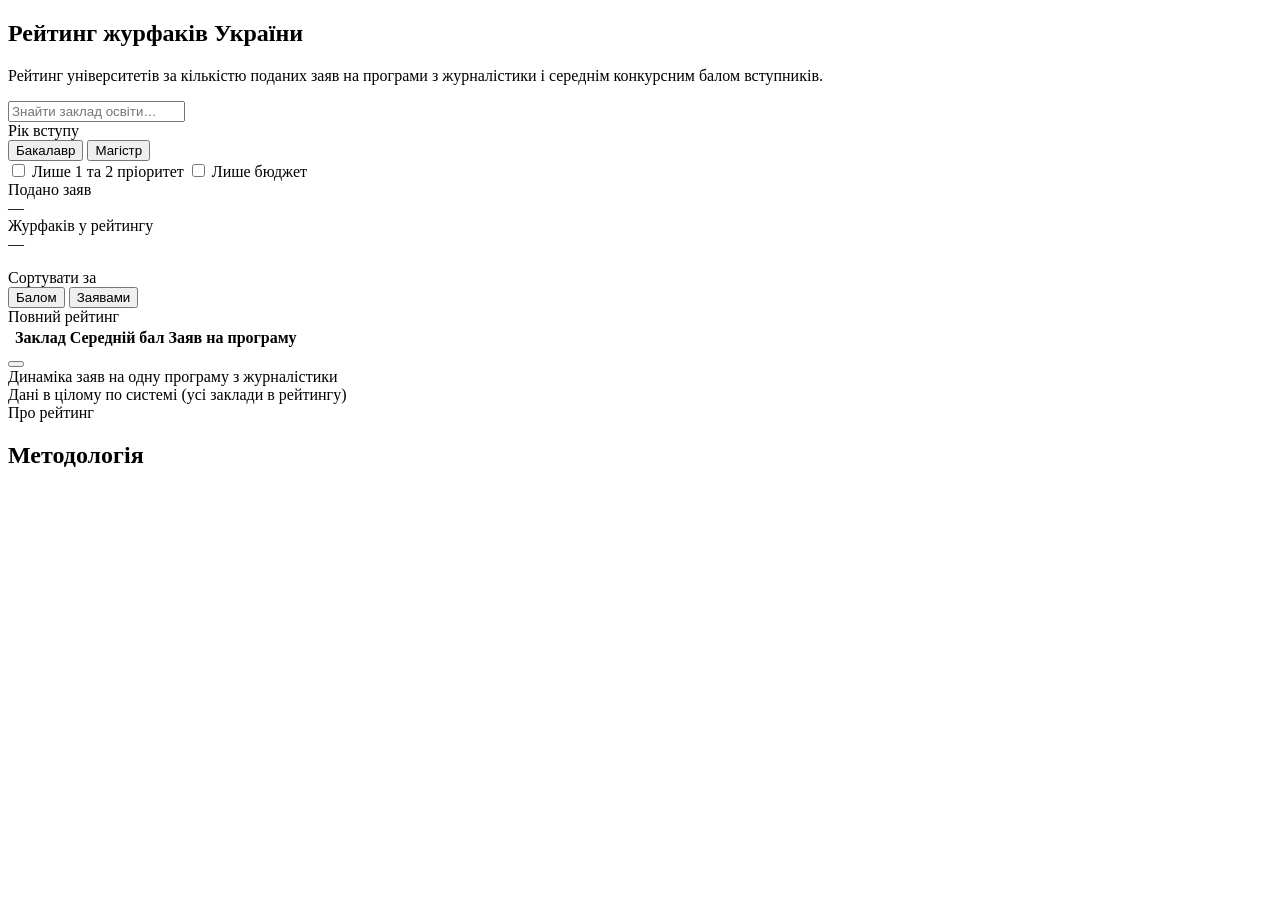
==== index.html @ 1d0943e4 "Remove specialty eyebrow from journalism rankings landing pages" ====
<!doctype html>
<html lang="uk">
<head>
<meta charset="utf-8" />
<meta name="viewport" content="width=device-width, initial-scale=1" />
<title data-i18n="meta.indexTitle">Рейтинг журфаків України. Вступ на «Журналістику»</title>
<meta name="description" content="Рейтинг журфаків України за середнім конкурсним балом вступників на спеціальність «Журналістика» — бакалаврат і магістратура. Дані ЄДЕБО." data-i18n-content="meta.indexDesc" />
<link rel="canonical" href="https://ratings.promedia.report/" />
<link rel="alternate" hreflang="uk" href="https://ratings.promedia.report/" />
<link rel="alternate" hreflang="en" href="https://ratings.promedia.report/en/" />
<link rel="alternate" hreflang="crh" href="https://ratings.promedia.report/crh/" />
<link rel="alternate" hreflang="x-default" href="https://ratings.promedia.report/" />
<meta property="og:type" content="website" />
<meta property="og:site_name" content="ПроМедіа" />
<meta property="og:url" content="https://ratings.promedia.report/" />
<meta property="og:title" content="Рейтинг журфаків України. Вступ на «Журналістику»" data-i18n-content="meta.indexTitle" />
<meta property="og:description" content="Рейтинг журфаків України за кількістю поданих заяв і середнім конкурсним балом вступників на спеціальність «Журналістика». Дані ЄДЕБО." data-i18n-content="meta.indexDesc" />
<meta name="twitter:card" content="summary_large_image" />
<meta name="twitter:title" content="Рейтинг журфаків України. Вступ на «Журналістику»" data-i18n-content="meta.indexTitle" />
<meta name="twitter:description" content="Рейтинг журфаків України за кількістю поданих заяв і середнім конкурсним балом вступників на спеціальність «Журналістика». Дані ЄДЕБО." data-i18n-content="meta.indexDesc" />
<link rel="icon" href="favicon.png" type="image/png" />
<link rel="stylesheet" href="css/style.css" />
<!-- Google tag (gtag.js) -->
<script async src="https://news.promedia.report/js/promedia-analytics.js"></script>
</head>
<body>
<promedia-global-header></promedia-global-header>






<section class="hero" id="top">
  <div class="hero-inner">
    <h1 data-i18n="hero.title">Рейтинг журфаків України</h1>
    <p class="lede" data-i18n="hero.lede">
      Рейтинг університетів за кількістю поданих заяв на програми з журналістики і середнім конкурсним балом вступників.
    </p>
  </div>
</section>

<main class="wrap">

  <div class="layout">
    <div class="layout-main">

      <div class="search-row">
        <input type="text" id="uni-search" class="uni-search-input" list="uni-search-list" autocomplete="off" data-i18n-placeholder="search.placeholder" placeholder="Знайти заклад освіти…" />
        <datalist id="uni-search-list"></datalist>
      </div>

      <div class="year-row">
        <span class="year-row-label" data-i18n="year.label">Рік вступу</span>
        <div class="year-chips" id="year-chips"></div>
      </div>

      <div class="controls">
        <div class="tabs-stack">
          <div class="tabs" id="tabs" role="tablist">
            <span class="tabs-indicator" id="tabs-indicator"></span>
            <button class="pill" data-degree="bachelor" role="tab" aria-selected="false" data-i18n="degree.bachelor">Бакалавр</button>
            <button class="pill active" data-degree="master" role="tab" aria-selected="true" data-i18n="degree.master">Магістр</button>
          </div>
        </div>
        <div class="date-chips" id="date-chips"></div>
      </div>

      <div class="priority-row">
        <label class="priority-toggle">
          <input type="checkbox" id="priority-toggle-input" />
          <span class="priority-toggle-track"><span class="priority-toggle-thumb"></span></span>
          <span class="priority-toggle-label" data-i18n="filter.priorityOnly">Лише 1 та 2 пріоритет</span>
        </label>
        <label class="priority-toggle">
          <input type="checkbox" id="budget-toggle-input" />
          <span class="priority-toggle-track"><span class="priority-toggle-thumb"></span></span>
          <span class="priority-toggle-label" data-i18n="filter.budgetOnly">Лише бюджет</span>
        </label>
      </div>

      <div class="stats-row" id="stats-row">
        <div class="stat-tile" id="stat-bachelor">
          <div class="stat-label" data-i18n="stats.submitted">Подано заяв</div>
          <div class="stat-value" id="stat-submitted">—</div>
        </div>
        <div class="stat-tile">
          <div class="stat-label" data-i18n="stats.count">Журфаків у рейтингу</div>
          <div class="stat-value" id="stat-count">—</div>
        </div>
      </div>

      <p class="caption" id="caption"></p>

      <div class="sort-row">
        <span class="sort-row-label" data-i18n="sort.label">Сортувати за</span>
        <div class="tabs tabs-sm" id="sort-tabs" role="tablist">
          <span class="tabs-indicator" id="sort-tabs-indicator"></span>
          <button class="pill active" data-sort="score" role="tab" aria-selected="true" data-i18n="sort.score">Балом</button>
          <button class="pill" data-sort="applications" role="tab" aria-selected="false" data-i18n="sort.applications">Заявами</button>
        </div>
      </div>

      <div class="card">
        <div class="card-head">
          <div>
            <div class="card-title" data-i18n="table.fullRanking">Повний рейтинг</div>
            <div class="card-subtitle" id="card-subtitle"></div>
          </div>
        </div>
        <table class="rank-table">
          <colgroup>
            <col class="col-rank" />
            <col class="col-institution" />
            <col class="col-score" />
            <col class="col-apps" />
          </colgroup>
          <thead>
            <tr>
              <th></th>
              <th data-i18n="table.institution">Заклад</th>
              <th class="num" id="th-score" data-i18n="table.score">Середній бал</th>
              <th class="num" id="th-apps" data-i18n="table.applicationsColumn">Заяв на програму</th>
            </tr>
          </thead>
          <tbody id="rank-body"></tbody>
        </table>
        <button class="show-all" id="show-all"></button>
      </div>

      <div class="card chart-card">
        <div class="card-head chart-card-head">
          <div>
            <div class="card-title" id="system-chart-apps-title">Динаміка заяв на одну програму з журналістики</div>
            <div class="card-subtitle" data-i18n="systemChart.scopeNote">Дані в цілому по системі (усі заклади в рейтингу)</div>
          </div>
        </div>
        <div class="chart-plot">
          <div class="chart-wrap" id="system-chart-apps"></div>
          <div class="chart-tooltip"></div>
        </div>
        <div class="chart-legend" id="system-chart-apps-legend"></div>
      </div>

    </div>
  </div>

  <section class="methodology" id="methodology">
    <div class="methodology-kicker" data-i18n="methodology.kicker">Про рейтинг</div>
    <h2 data-i18n="methodology.title">Методологія</h2>
    <div class="methodology-grid" data-i18n-html="methodology.bodyHtml"></div>
  </section>



</main>

<script src="js/i18n.js?v=20261002-paths"></script>
<script src="js/data.js?v=20261031-root"></script>
<script src="js/app.js?v=20261001-crh"></script>
<script defer src="https://news.promedia.report/js/promedia-memorial-popup.js"></script>
<promedia-global-footer></promedia-global-footer>
<script defer src="https://news.promedia.report/js/promedia-global-shell.js"></script>
</body>
</html>
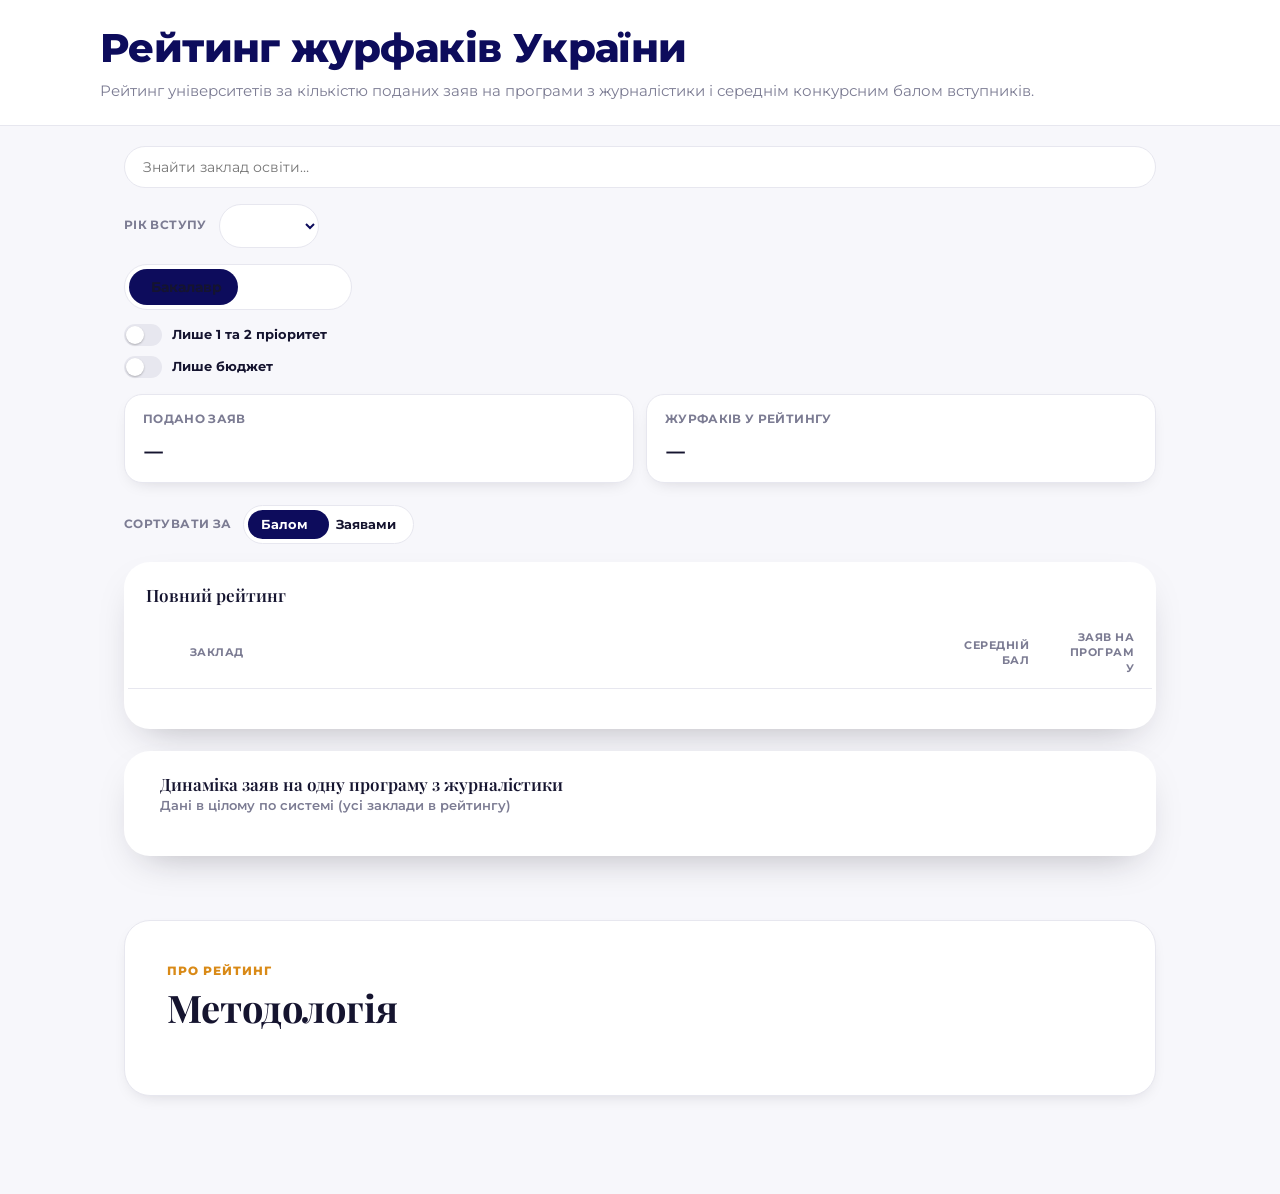
==== commit 94d9d88f: "Use a compact admission-year dropdown with 2026 selected by default" ====
--- a/index.html
+++ b/index.html
@@ -19,7 +19,7 @@
 <meta name="twitter:title" content="Рейтинг журфаків України. Вступ на «Журналістику»" data-i18n-content="meta.indexTitle" />
 <meta name="twitter:description" content="Рейтинг журфаків України за кількістю поданих заяв і середнім конкурсним балом вступників на спеціальність «Журналістика». Дані ЄДЕБО." data-i18n-content="meta.indexDesc" />
 <link rel="icon" href="favicon.png" type="image/png" />
-<link rel="stylesheet" href="css/style.css" />
+<link rel="stylesheet" href="css/style.css?v=20261114-year-select" />
 <!-- Google tag (gtag.js) -->
 <script async src="https://news.promedia.report/js/promedia-analytics.js"></script>
 </head>
@@ -51,8 +51,8 @@
       </div>
 
       <div class="year-row">
-        <span class="year-row-label" data-i18n="year.label">Рік вступу</span>
-        <div class="year-chips" id="year-chips"></div>
+        <label class="year-row-label" for="year-select" data-i18n="year.label">Рік вступу</label>
+        <select class="year-select" id="year-select"></select>
       </div>
 
       <div class="controls">
@@ -157,7 +157,7 @@
 
 <script src="js/i18n.js?v=20261002-paths"></script>
 <script src="js/data.js?v=20261031-root"></script>
-<script src="js/app.js?v=20261001-crh"></script>
+<script src="js/app.js?v=20261114-year-select"></script>
 <script defer src="https://news.promedia.report/js/promedia-memorial-popup.js"></script>
 <promedia-global-footer></promedia-global-footer>
 <script defer src="https://news.promedia.report/js/promedia-global-shell.js"></script>
--- a/css/style.css
+++ b/css/style.css
@@ -0,0 +1,1093 @@
+@import url("https://fonts.googleapis.com/css2?family=Montserrat:ital,wght@0,400;0,500;0,600;0,700;0,800;1,400&family=Playfair+Display:ital,wght@0,500;0,600;0,700;0,900;1,600&display=swap");
+
+:root {
+  --ink: #0d0c5c;
+  --ink-soft: #201e78;
+  --paper: #f7f7fb;
+  --card: #ffffff;
+  --accent: #ffac33;
+  --accent-dark: #d98a17;
+  --accent-tint: #fff2dd;
+  --gold: #c9932c;
+  --gold-tint: #fbf1dc;
+  --silver: #8b8fa0;
+  --silver-tint: #f1f2f5;
+  --bronze: #b06a3e;
+  --bronze-tint: #f7ebe2;
+  --text: #15142f;
+  --muted: #7c7c93;
+  --border: #e7e7ef;
+  --green: #1c9a56;
+  --red: #d6493d;
+  --radius-lg: 26px;
+  --radius-md: 18px;
+  --radius-sm: 12px;
+  --radius-pill: 999px;
+  --shadow: 0 16px 40px -20px rgba(23, 19, 33, 0.35);
+  --shadow-sm: 0 6px 18px -10px rgba(23, 19, 33, 0.22);
+  --serif: "Playfair Display", Georgia, serif;
+  --sans: "Montserrat", system-ui, -apple-system, "Segoe UI", sans-serif;
+}
+
+* { box-sizing: border-box; }
+
+html, body {
+  margin: 0;
+  padding: 0;
+  scroll-behavior: smooth;
+}
+
+body {
+  background: var(--paper);
+  color: var(--text);
+  font-family: var(--sans);
+  -webkit-font-smoothing: antialiased;
+  line-height: 1.4;
+}
+
+a { color: inherit; }
+
+/* ---------- utility bar ---------- */
+
+.utility-bar {
+  max-width: 1080px;
+  margin: 0 auto;
+  padding: 20px 24px 0;
+  display: flex;
+  align-items: center;
+  gap: 14px;
+  flex-wrap: wrap;
+}
+
+.home-btn {
+  display: inline-flex;
+  align-items: center;
+  gap: 7px;
+  border: 1.5px solid var(--border);
+  background: var(--card);
+  color: var(--text);
+  text-decoration: none;
+  font-weight: 700;
+  font-size: 13px;
+  padding: 8px 14px;
+  border-radius: var(--radius-pill);
+  transition: border-color .15s, color .15s;
+}
+
+.home-btn:hover { border-color: var(--ink); color: var(--ink); }
+
+.lang-toggle {
+  display: inline-flex;
+  gap: 2px;
+  background: var(--card);
+  border: 1.5px solid var(--border);
+  border-radius: var(--radius-pill);
+  padding: 3px;
+  margin-left: auto;
+}
+
+.lang-btn {
+  border: none;
+  background: transparent;
+  color: var(--muted);
+  font-family: inherit;
+  font-weight: 800;
+  font-size: 12px;
+  letter-spacing: 0.02em;
+  padding: 6px 12px;
+  border-radius: var(--radius-pill);
+  cursor: pointer;
+  transition: background .15s, color .15s;
+}
+
+.lang-btn.active { background: var(--ink); color: #fff; }
+
+.lang-btn:not(.active):hover { color: var(--ink); }
+
+/* ---------- ProMedia network navigation ---------- */
+
+.network-nav {
+  max-width: 1200px;
+  margin: 10px auto 0;
+  padding: 0 24px 10px;
+  display: flex;
+  align-items: center;
+  gap: 6px 18px;
+  border-bottom: 1px solid var(--border);
+  overflow-x: auto;
+  scrollbar-width: thin;
+}
+
+.network-link {
+  flex: 0 0 auto;
+  padding: 6px 0 9px;
+  border-bottom: 2px solid transparent;
+  color: var(--muted);
+  font-size: 12px;
+  font-weight: 800;
+  line-height: 1.2;
+  text-decoration: none;
+}
+
+.network-link:hover,
+.network-link.active { border-color: var(--accent); color: var(--ink); }
+.network-en { display: none; }
+html[lang="en"] .network-uk { display: none; }
+html[lang="en"] .network-en { display: inline; }
+.network-crh { display: none; }
+html[lang="crh"] .network-uk { display: none; }
+html[lang="crh"] .network-crh { display: inline; }
+
+.network-footer {
+  display: flex;
+  flex-wrap: wrap;
+  justify-content: center;
+  gap: 8px 18px;
+  margin-top: 18px;
+  padding-top: 18px;
+  border-top: 1px solid var(--border);
+}
+
+.network-footer a { color: var(--muted); font-size: 12px; font-weight: 700; text-decoration: none; }
+.network-footer a:hover { color: var(--ink); }
+
+/* Match the shared Map layout while keeping ranking controls intact. */
+.utility-bar, .hero-inner, .wrap, .site-footer, .page-nav-row, .uni-wrap { max-width: 1200px; }
+.hero { background: transparent; border-bottom: 0; padding: 36px 24px 8px; }
+.wrap { padding-top: 20px; }
+
+/* ---------- hero ---------- */
+
+.hero {
+  background: var(--card);
+  color: var(--text);
+  border-bottom: 1px solid var(--border);
+  padding: 26px 24px 22px;
+}
+
+.hero-inner {
+  max-width: 1080px;
+  margin: 0 auto;
+}
+
+.eyebrow {
+  color: var(--accent-dark);
+  font-weight: 800;
+  font-size: 12.5px;
+  letter-spacing: 0.08em;
+  text-transform: uppercase;
+  margin-bottom: 8px;
+}
+
+.hero h1 {
+  font-family: var(--sans);
+  font-size: clamp(28px, 4vw, 40px);
+  font-weight: 800;
+  line-height: 1.1;
+  letter-spacing: -0.015em;
+  color: var(--ink);
+  margin: 0 0 10px;
+}
+
+.lede {
+  color: var(--muted);
+  font-size: 15px;
+  line-height: 1.5;
+  margin: 0;
+}
+
+/* ---------- layout ---------- */
+
+.wrap {
+  max-width: 1080px;
+  margin: 0 auto;
+  padding: 20px 24px 70px;
+  position: relative;
+}
+
+.layout {
+  display: grid;
+  grid-template-columns: 1fr;
+  gap: 28px;
+  align-items: start;
+}
+
+.layout-main {
+  min-width: 0;
+}
+
+/* ---------- пошук закладу ---------- */
+
+.search-row {
+  margin-bottom: 16px;
+}
+
+.uni-search-input {
+  width: 100%;
+  font-family: inherit;
+  font-size: 14px;
+  color: var(--text);
+  background: var(--card);
+  border: 1.5px solid var(--border);
+  border-radius: var(--radius-pill);
+  padding: 11px 18px;
+}
+
+.uni-search-input:focus {
+  outline: none;
+  border-color: var(--ink);
+}
+
+/* ---------- year selector ---------- */
+
+.year-row {
+  display: flex;
+  align-items: center;
+  gap: 12px;
+  flex-wrap: wrap;
+  margin-bottom: 16px;
+}
+
+.year-row-label {
+  color: var(--muted);
+  font-weight: 700;
+  font-size: 12px;
+  letter-spacing: 0.03em;
+  text-transform: uppercase;
+  flex: none;
+}
+
+.year-select {
+  min-height: 44px;
+  min-width: 100px;
+  padding: 8px 14px;
+  border: 1.5px solid var(--border);
+  border-radius: var(--radius-pill);
+  background: var(--card);
+  color: var(--ink);
+  font-family: inherit;
+  font-size: 14px;
+  font-weight: 700;
+  cursor: pointer;
+}
+.year-select:hover { border-color: var(--ink); }
+.year-select:focus-visible { outline: 2px solid var(--ink); outline-offset: 2px; }
+
+/* ---------- priority filter toggle ---------- */
+
+.priority-row {
+  display: flex;
+  flex-direction: column;
+  align-items: flex-start;
+  gap: 10px;
+  margin-bottom: 16px;
+}
+
+.priority-toggle {
+  position: relative;
+  display: inline-flex;
+  align-items: center;
+  gap: 10px;
+  cursor: pointer;
+  user-select: none;
+}
+
+.priority-toggle input {
+  position: absolute;
+  opacity: 0;
+  width: 1px;
+  height: 1px;
+}
+
+.priority-toggle-track {
+  flex: none;
+  width: 38px;
+  height: 22px;
+  border-radius: var(--radius-pill);
+  background: var(--border);
+  position: relative;
+  transition: background .15s;
+}
+
+.priority-toggle-thumb {
+  position: absolute;
+  top: 2px;
+  left: 2px;
+  width: 18px;
+  height: 18px;
+  border-radius: 50%;
+  background: #fff;
+  box-shadow: 0 1px 2px rgba(0, 0, 0, .25);
+  transition: transform .15s;
+}
+
+.priority-toggle input:checked ~ .priority-toggle-track {
+  background: var(--accent-dark);
+}
+
+.priority-toggle input:checked ~ .priority-toggle-track .priority-toggle-thumb {
+  transform: translateX(16px);
+}
+
+.priority-toggle input:focus-visible ~ .priority-toggle-track {
+  outline: 2px solid var(--ink);
+  outline-offset: 2px;
+}
+
+.priority-toggle-label {
+  font-weight: 700;
+  font-size: 13px;
+  color: var(--text);
+}
+
+
+/* ---------- stat tiles ---------- */
+
+.stats-row {
+  display: grid;
+  grid-template-columns: repeat(2, 1fr);
+  gap: 12px;
+  margin-bottom: 22px;
+}
+
+.stat-tile {
+  background: var(--card);
+  border-radius: var(--radius-md);
+  border: 1px solid var(--border);
+  padding: 16px 18px;
+  box-shadow: var(--shadow-sm);
+  transition: opacity .2s;
+  min-width: 0;
+}
+
+.stat-tile.dim { opacity: 0.45; }
+
+.stat-label {
+  color: var(--muted);
+  font-size: 11.5px;
+  font-weight: 700;
+  letter-spacing: 0.03em;
+  text-transform: uppercase;
+  margin-bottom: 6px;
+}
+
+.stat-value {
+  font-family: var(--serif);
+  font-size: 24px;
+  font-weight: 600;
+  letter-spacing: -0.01em;
+}
+
+/* ---------- controls: tabs + date chips ---------- */
+
+.controls {
+  display: flex;
+  flex-direction: column;
+  gap: 14px;
+  margin-bottom: 14px;
+}
+
+.tabs-stack {
+  display: flex;
+  flex-direction: column;
+  gap: 8px;
+}
+
+.tabs-sm { padding: 3px; }
+
+.tabs-sm .pill {
+  padding: 7px 13px;
+  font-size: 12.5px;
+}
+
+.view-hint {
+  color: var(--muted);
+  font-size: 12.5px;
+  line-height: 1.5;
+  margin: -14px 0 18px;
+}
+
+.tabs {
+  position: relative;
+  display: inline-flex;
+  gap: 2px;
+  background: var(--card);
+  border: 1.5px solid var(--border);
+  border-radius: var(--radius-pill);
+  padding: 4px;
+  width: fit-content;
+}
+
+.tabs-indicator {
+  position: absolute;
+  top: 4px;
+  bottom: 4px;
+  left: 4px;
+  width: calc(50% - 4px);
+  background: var(--ink);
+  border-radius: var(--radius-pill);
+  transition: left .25s cubic-bezier(.4,0,.2,1), width .25s cubic-bezier(.4,0,.2,1);
+  z-index: 0;
+}
+
+.pill {
+  position: relative;
+  z-index: 1;
+  border: none;
+  background: transparent;
+  color: var(--text);
+  font-family: inherit;
+  font-weight: 700;
+  font-size: 14px;
+  padding: 9px 22px;
+  border-radius: var(--radius-pill);
+  cursor: pointer;
+  transition: color .15s;
+}
+
+.pill.active { color: #fff; }
+
+.pill:not(.active):hover { color: var(--ink); }
+
+.date-chips {
+  display: flex;
+  gap: 8px;
+  overflow-x: auto;
+  padding-bottom: 4px;
+  scrollbar-width: none;
+}
+
+.date-chips::-webkit-scrollbar { display: none; }
+
+.date-chip {
+  flex: none;
+  border: 1.5px solid var(--border);
+  background: var(--card);
+  color: var(--muted);
+  font-family: inherit;
+  font-weight: 700;
+  font-size: 13px;
+  padding: 8px 14px;
+  border-radius: var(--radius-pill);
+  cursor: pointer;
+  transition: border-color .15s, color .15s, background .15s;
+}
+
+.date-chip:hover { border-color: var(--ink); color: var(--ink); }
+
+.date-chip.active {
+  background: var(--ink);
+  border-color: var(--ink);
+  color: #fff;
+}
+
+.caption {
+  color: var(--muted);
+  font-size: 13.5px;
+  margin: 0 0 22px;
+}
+
+.sort-row {
+  display: flex;
+  align-items: center;
+  flex-wrap: wrap;
+  gap: 12px;
+  margin-bottom: 18px;
+}
+
+.sort-row-label {
+  color: var(--muted);
+  font-weight: 700;
+  font-size: 12px;
+  letter-spacing: 0.03em;
+  text-transform: uppercase;
+  flex: none;
+}
+
+/* ---------- ranking card ---------- */
+
+.card {
+  background: var(--card);
+  border-radius: var(--radius-lg);
+  box-shadow: var(--shadow);
+  padding: 22px 4px 8px;
+  margin-bottom: 22px;
+}
+
+.card-head {
+  display: flex;
+  align-items: center;
+  gap: 12px;
+  padding: 0 18px 16px;
+}
+
+.card-icon {
+  width: 40px;
+  height: 40px;
+  border-radius: 12px;
+  background: var(--accent-tint);
+  display: flex;
+  align-items: center;
+  justify-content: center;
+  font-size: 19px;
+  flex: none;
+}
+
+.card-title {
+  font-family: var(--serif);
+  font-weight: 600;
+  font-size: 17px;
+}
+
+.card-subtitle {
+  color: var(--muted);
+  font-size: 12.5px;
+  font-weight: 600;
+}
+
+.chart-disclaimer {
+  color: var(--muted);
+  font-size: 12px;
+  font-style: italic;
+  line-height: 1.5;
+  margin: 0 4px 14px;
+}
+
+table {
+  width: 100%;
+  border-collapse: collapse;
+}
+
+.rank-table { table-layout: fixed; }
+.rank-table .univ-name { overflow-wrap: break-word; }
+.rank-table .col-rank { width: 44px; }
+.rank-table .col-score { width: 120px; }
+.rank-table .col-apps { width: 105px; }
+
+thead th {
+  text-align: left;
+  color: var(--muted);
+  font-size: 11px;
+  font-weight: 700;
+  letter-spacing: 0.04em;
+  text-transform: uppercase;
+  padding: 6px 18px;
+  overflow-wrap: break-word;
+}
+
+thead th.num, td.num { text-align: right; }
+
+thead th.sort-active { color: var(--ink); }
+
+tbody tr {
+  border-top: 1px solid var(--border);
+  transition: background .12s;
+}
+
+tbody tr:hover { background: #f8f8fc; }
+
+td {
+  padding: 13px 18px;
+  vertical-align: middle;
+}
+
+.rank {
+  width: 28px;
+  height: 28px;
+  border-radius: 50%;
+  background: #eeeef4;
+  color: var(--text);
+  font-weight: 800;
+  font-size: 12.5px;
+  display: flex;
+  align-items: center;
+  justify-content: center;
+}
+
+.univ-cell {
+  display: flex;
+  align-items: center;
+  gap: 12px;
+  text-decoration: none;
+  color: inherit;
+}
+
+.univ-name {
+  font-weight: 700;
+  font-size: 14px;
+  line-height: 1.25;
+  min-width: 0;
+  overflow-wrap: break-word;
+}
+
+.delta {
+  display: inline-flex;
+  align-items: center;
+  gap: 2px;
+  font-size: 12px;
+  font-weight: 800;
+  padding: 3px 7px;
+  border-radius: var(--radius-pill);
+}
+
+.delta.up { color: var(--green); background: rgba(28, 154, 86, 0.12); }
+.delta.down { color: var(--red); background: rgba(214, 73, 61, 0.12); }
+.delta.flat { color: var(--muted); background: #f1ecec; }
+.delta.new { color: var(--accent-dark); background: var(--accent-tint); }
+
+.score {
+  font-family: var(--serif);
+  font-weight: 700;
+  font-size: 16px;
+  color: var(--text);
+}
+
+.applications {
+  color: var(--muted);
+  font-weight: 600;
+  font-size: 13px;
+}
+
+.show-all {
+  display: block;
+  width: 100%;
+  background: none;
+  border: none;
+  border-top: 1px solid var(--border);
+  color: var(--accent-dark);
+  font-family: inherit;
+  font-weight: 800;
+  font-size: 14px;
+  padding: 16px 18px;
+  cursor: pointer;
+  text-align: center;
+  margin-top: 6px;
+}
+
+.show-all:hover { color: var(--ink); }
+
+/* ---------- side cards ---------- */
+
+.legend-row {
+  display: flex;
+  align-items: center;
+  gap: 10px;
+  font-size: 13px;
+  color: var(--text);
+  margin-bottom: 9px;
+}
+
+.legend-row:last-child { margin-bottom: 0; }
+
+/* ---------- methodology / footer / empty ---------- */
+
+.methodology {
+  margin: 42px 0 28px;
+  padding: clamp(24px, 4vw, 42px);
+  border: 1px solid var(--border);
+  border-radius: var(--radius-lg);
+  background: var(--card);
+  box-shadow: var(--shadow-sm);
+}
+
+.methodology-kicker {
+  color: var(--accent-dark);
+  font-size: 12px;
+  font-weight: 800;
+  letter-spacing: .08em;
+  text-transform: uppercase;
+}
+
+.methodology h2 {
+  margin: 7px 0 24px;
+  font-family: var(--serif);
+  font-size: clamp(26px, 4vw, 38px);
+  line-height: 1.1;
+}
+
+.methodology-grid {
+  column-gap: 24px;
+}
+
+.methodology-grid article {
+  min-width: 0;
+  break-inside: avoid;
+  margin-bottom: 24px;
+}
+.methodology-grid article:last-child { margin-bottom: 0; }
+.methodology-grid h3 { margin: 0 0 9px; font-size: 16px; }
+.methodology-grid p { margin: 0 0 10px; color: var(--muted); font-size: 14px; line-height: 1.65; }
+.methodology-grid p:last-child { margin-bottom: 0; }
+.methodology-grid strong { color: var(--text); }
+
+.site-footer {
+  text-align: center;
+  color: var(--muted);
+  font-size: 12.5px;
+  line-height: 1.6;
+  padding-top: 10px;
+}
+
+.site-footer a { color: var(--ink); font-weight: 700; text-decoration: none; }
+
+.footer-brand {
+  display: flex;
+  align-items: center;
+  justify-content: center;
+  gap: 8px;
+  margin-bottom: 10px;
+  color: var(--muted);
+  text-decoration: none;
+  font-size: 12.5px;
+  font-weight: 600;
+}
+
+.footer-brand:hover { color: var(--text); }
+
+.footer-logo { height: 30px; width: auto; display: block; }
+
+.empty-state {
+  padding: 30px 18px;
+  text-align: center;
+  color: var(--muted);
+  font-size: 14px;
+}
+
+/* ---------- university page ---------- */
+
+.uni-wrap { margin-top: 28px; }
+
+.page-nav-row {
+  display: flex;
+  align-items: center;
+  gap: 14px;
+  flex-wrap: wrap;
+  margin-bottom: 18px;
+}
+
+.back-link {
+  display: inline-block;
+  color: var(--muted);
+  text-decoration: none;
+  font-weight: 700;
+  font-size: 13.5px;
+}
+
+.back-link:hover { color: var(--ink); }
+
+.uni-not-found {
+  background: var(--card);
+  border-radius: var(--radius-md);
+  box-shadow: var(--shadow-sm);
+}
+
+.uni-not-found a { color: var(--ink); font-weight: 700; text-decoration: none; }
+
+.uni-hero {
+  display: flex;
+  align-items: center;
+  gap: 16px;
+  margin-bottom: 20px;
+}
+
+.institution-note {
+  background: var(--accent-tint);
+  border-left: 3px solid var(--accent-dark);
+  border-radius: var(--radius-sm);
+  color: var(--ink);
+  font-size: 13px;
+  line-height: 1.5;
+  padding: 12px 16px;
+  margin-bottom: 20px;
+}
+
+.uni-hero-logo {
+  width: 56px;
+  height: 56px;
+  border-radius: 50%;
+  flex: none;
+  display: flex;
+  align-items: center;
+  justify-content: center;
+  color: #fff;
+  font-family: var(--serif);
+  font-weight: 700;
+  font-size: 20px;
+  overflow: hidden;
+}
+
+.uni-hero-logo-img {
+  width: 100%;
+  height: 100%;
+  object-fit: contain;
+  padding: 5px;
+  box-sizing: border-box;
+  border: 1px solid var(--border);
+  border-radius: 50%;
+  background: #fff;
+}
+
+.uni-hero-eyebrow {
+  color: var(--accent-dark);
+  font-weight: 800;
+  font-size: 12px;
+  letter-spacing: 0.06em;
+  text-transform: uppercase;
+  margin-bottom: 4px;
+}
+
+.uni-hero h1 {
+  font-family: var(--sans);
+  font-size: clamp(22px, 4vw, 30px);
+  font-weight: 800;
+  line-height: 1.15;
+  margin: 0;
+}
+
+.uni-stats-row { margin: 22px 0; grid-template-columns: repeat(3, 1fr); }
+
+.uni-analysis {
+  color: var(--muted);
+  font-size: 13.5px;
+  line-height: 1.6;
+  margin: 0 0 22px;
+}
+
+.trend-up { color: var(--green); }
+.trend-down { color: var(--red); }
+
+.chart-card { padding: 22px 18px 18px; }
+
+.chart-plot { position: relative; }
+
+.chart-wrap { padding: 4px 0 0; }
+
+.chart-dot-hit {
+  fill: transparent;
+  cursor: pointer;
+}
+
+.chart-tooltip {
+  position: absolute;
+  top: 0;
+  left: 0;
+  transform: translate(-50%, -100%) translateY(-10px);
+  background: var(--ink);
+  color: #fff;
+  font-family: var(--sans);
+  font-size: 12px;
+  font-weight: 700;
+  white-space: nowrap;
+  padding: 6px 10px;
+  border-radius: 8px;
+  pointer-events: none;
+  opacity: 0;
+  visibility: hidden;
+  transition: opacity .1s;
+  z-index: 5;
+}
+
+.chart-tooltip.visible { opacity: 1; visibility: visible; }
+
+.chart-tooltip::after {
+  content: "";
+  position: absolute;
+  top: 100%;
+  left: 50%;
+  transform: translateX(-50%);
+  border: 5px solid transparent;
+  border-top-color: var(--ink);
+}
+
+.chart-empty {
+  padding: 40px 0;
+  text-align: center;
+  color: var(--muted);
+  font-size: 13.5px;
+}
+
+.chart-svg { width: 100%; height: auto; overflow: visible; }
+
+.chart-baseline { stroke: var(--border); stroke-width: 1; }
+
+.chart-gridline { stroke: var(--border); stroke-width: 1; opacity: 0.5; }
+
+.chart-axis-label-y { font-weight: 500; }
+
+.chart-line {
+  stroke-width: 2.5;
+  stroke-linecap: round;
+  stroke-linejoin: round;
+}
+
+.chart-line-all { stroke: var(--accent-dark); }
+
+.chart-dot-all { fill: var(--accent-dark); }
+
+.chart-axis-label {
+  fill: var(--muted);
+  font-size: 11px;
+  font-family: var(--sans);
+  font-weight: 600;
+}
+
+.chart-line-compare { stroke: var(--ink-soft); }
+.chart-dot-compare { fill: var(--ink-soft); }
+
+.chart-line-compare2 { stroke: var(--green); }
+.chart-dot-compare2 { fill: var(--green); }
+
+.chart-bar { rx: 2; }
+.chart-bar-all { fill: var(--accent-dark); }
+.chart-bar-compare { fill: var(--ink-soft); }
+.chart-bar-compare2 { fill: var(--green); }
+
+.chart-legend {
+  display: flex;
+  flex-wrap: wrap;
+  gap: 16px;
+  padding: 4px 4px 0;
+}
+
+.chart-legend-item {
+  display: flex;
+  align-items: center;
+  gap: 7px;
+  font-size: 12.5px;
+  font-weight: 600;
+  color: var(--muted);
+}
+
+.chart-legend-swatch {
+  width: 16px;
+  height: 3px;
+  border-radius: 2px;
+  flex: none;
+}
+
+.chart-legend-swatch.dashed {
+  background: repeating-linear-gradient(90deg, currentColor 0 6px, transparent 6px 10px);
+}
+
+.compare-block {
+  background: var(--card);
+  border-radius: var(--radius-lg);
+  box-shadow: var(--shadow);
+  padding: 16px 14px 4px;
+  margin-bottom: 22px;
+}
+
+.compare-row {
+  display: flex;
+  align-items: center;
+  gap: 10px;
+  padding: 0 4px 14px;
+  flex-wrap: wrap;
+}
+
+.compare-label {
+  color: var(--muted);
+  font-weight: 700;
+  font-size: 12px;
+  letter-spacing: 0.03em;
+  text-transform: uppercase;
+}
+
+.compare-select {
+  font-family: inherit;
+  font-size: 13.5px;
+  font-weight: 700;
+  color: var(--text);
+  background: var(--card);
+  border: 1.5px solid var(--border);
+  border-radius: var(--radius-pill);
+  padding: 7px 14px;
+  cursor: pointer;
+  max-width: 100%;
+}
+
+.add-compare-btn {
+  font-family: inherit;
+  font-size: 12.5px;
+  font-weight: 700;
+  color: var(--ink);
+  background: none;
+  border: none;
+  cursor: pointer;
+  padding: 0 4px 14px;
+  text-decoration: underline;
+}
+
+.add-compare-btn:hover { color: var(--accent-dark); }
+
+.compare-panel {
+  display: grid;
+  grid-template-columns: repeat(auto-fit, minmax(160px, 1fr));
+  gap: 12px;
+  margin: 20px 0;
+}
+
+.compare-col {
+  background: var(--card);
+  border-radius: var(--radius-md);
+  border: 1px solid var(--border);
+  box-shadow: var(--shadow-sm);
+  padding: 16px 18px;
+  min-width: 0;
+}
+
+.compare-col-name {
+  font-weight: 700;
+  font-size: 13.5px;
+  margin-bottom: 10px;
+  overflow-wrap: break-word;
+}
+
+.compare-col.is-primary .compare-col-name { color: var(--accent-dark); }
+
+.compare-metric {
+  display: flex;
+  justify-content: space-between;
+  font-size: 13px;
+  padding: 5px 0;
+  border-top: 1px solid var(--border);
+}
+
+.compare-metric:first-of-type { border-top: none; }
+
+.compare-metric span:first-child { color: var(--muted); }
+.compare-metric span:last-child { font-weight: 700; }
+
+/* ---------- responsive ---------- */
+
+@media (min-width: 620px) {
+  .controls { flex-direction: row; flex-wrap: wrap; align-items: center; justify-content: space-between; }
+  .date-chips { min-width: 0; }
+  .methodology-grid { columns: 2; }
+}
+
+@media (max-width: 480px) {
+  table { table-layout: fixed; }
+  th, td { padding-left: 10px; padding-right: 10px; }
+  .rank-table .col-rank { width: 40px; }
+  .rank-table .col-score { width: 70px; }
+  .rank-table .col-apps { width: 74px; }
+  thead th { padding-left: 4px; padding-right: 4px; font-size: 9.5px; letter-spacing: 0.02em; }
+  .univ-cell { gap: 8px; }
+  .compare-panel { grid-template-columns: 1fr; }
+}
+
+@media (max-width: 360px) {
+  .wrap { padding-left: 16px; padding-right: 16px; }
+  .hero { padding-left: 16px; padding-right: 16px; }
+  .topbar-inner { padding-left: 16px; padding-right: 16px; }
+  th, td { padding-left: 6px; padding-right: 6px; }
+  thead th:nth-child(3), td:nth-child(3) { width: 56px; }
+  thead th:nth-child(4), td:nth-child(4) { width: 54px; }
+}
+
+.site-footer { max-width: 1200px; }
+@media (max-width: 640px) {
+  .network-nav { padding-inline: 16px; gap: 6px 15px; }
+  .network-footer { gap: 8px 14px; }
+}
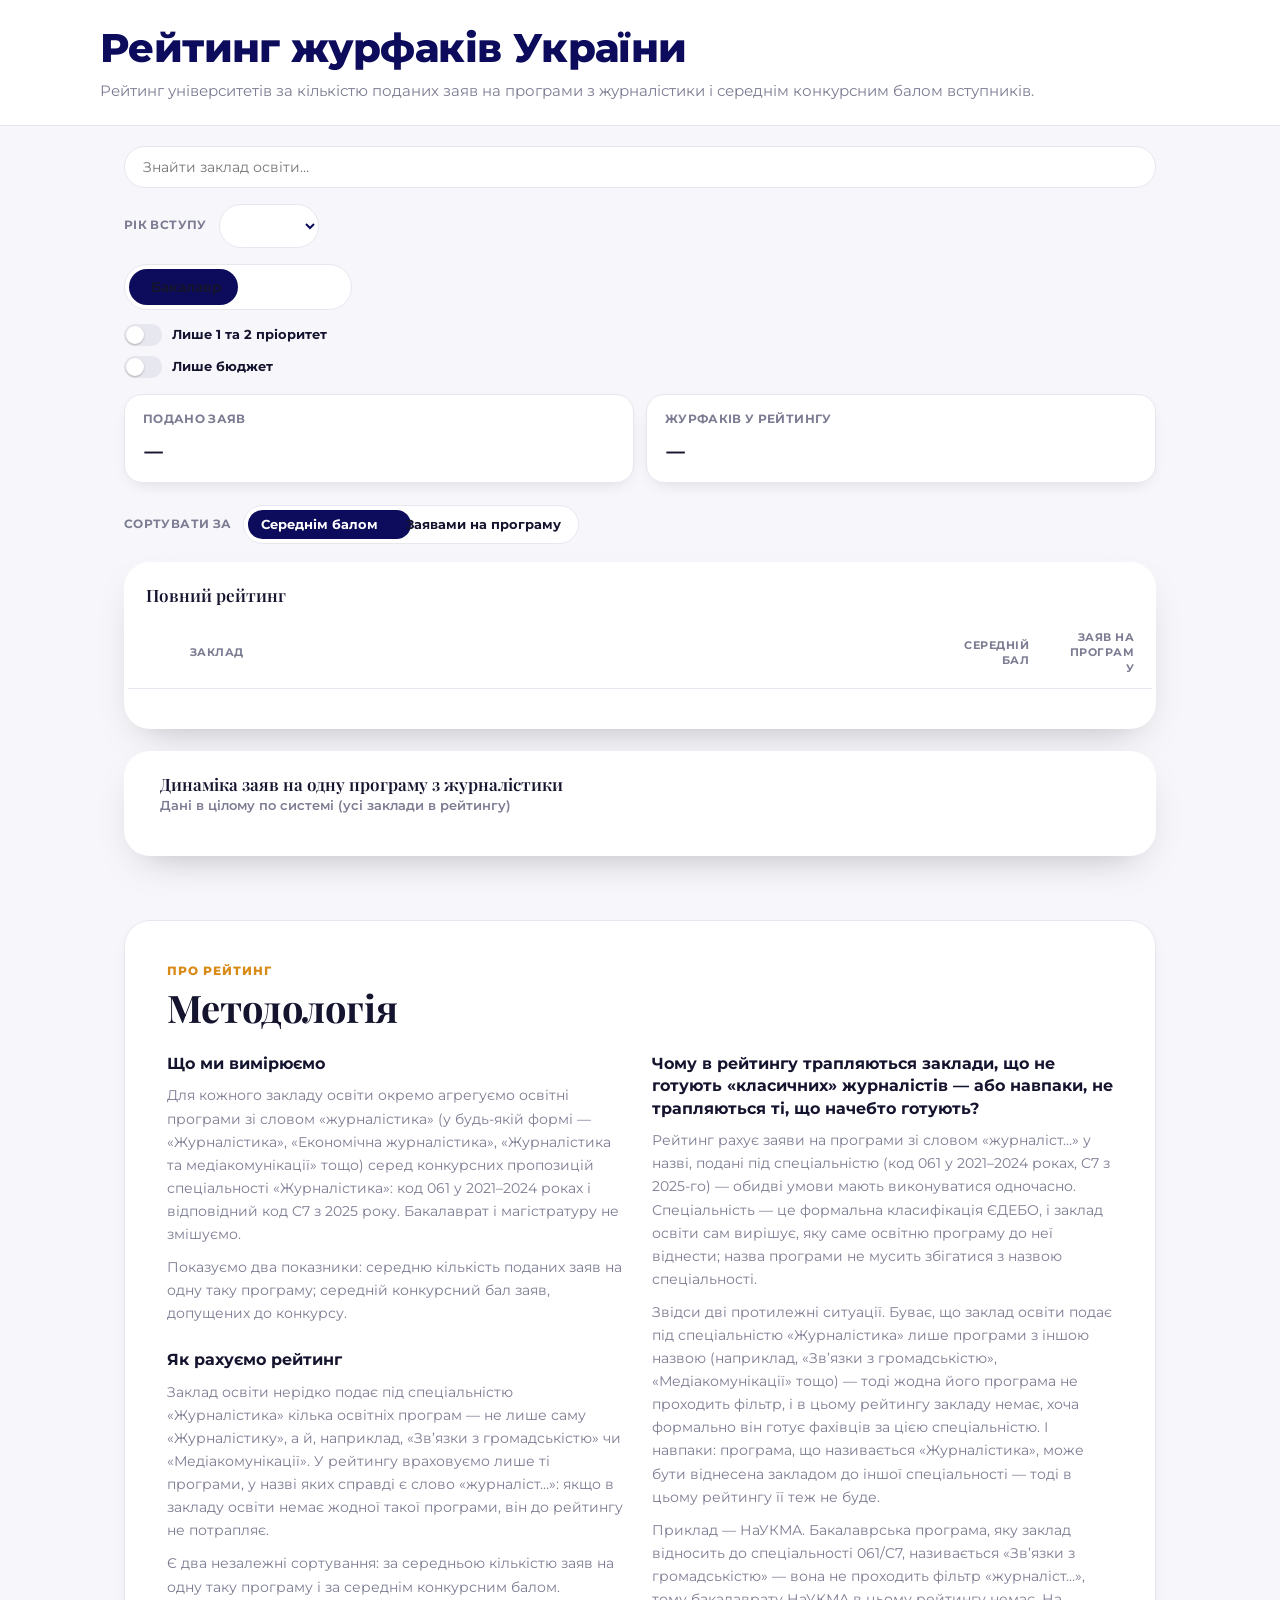
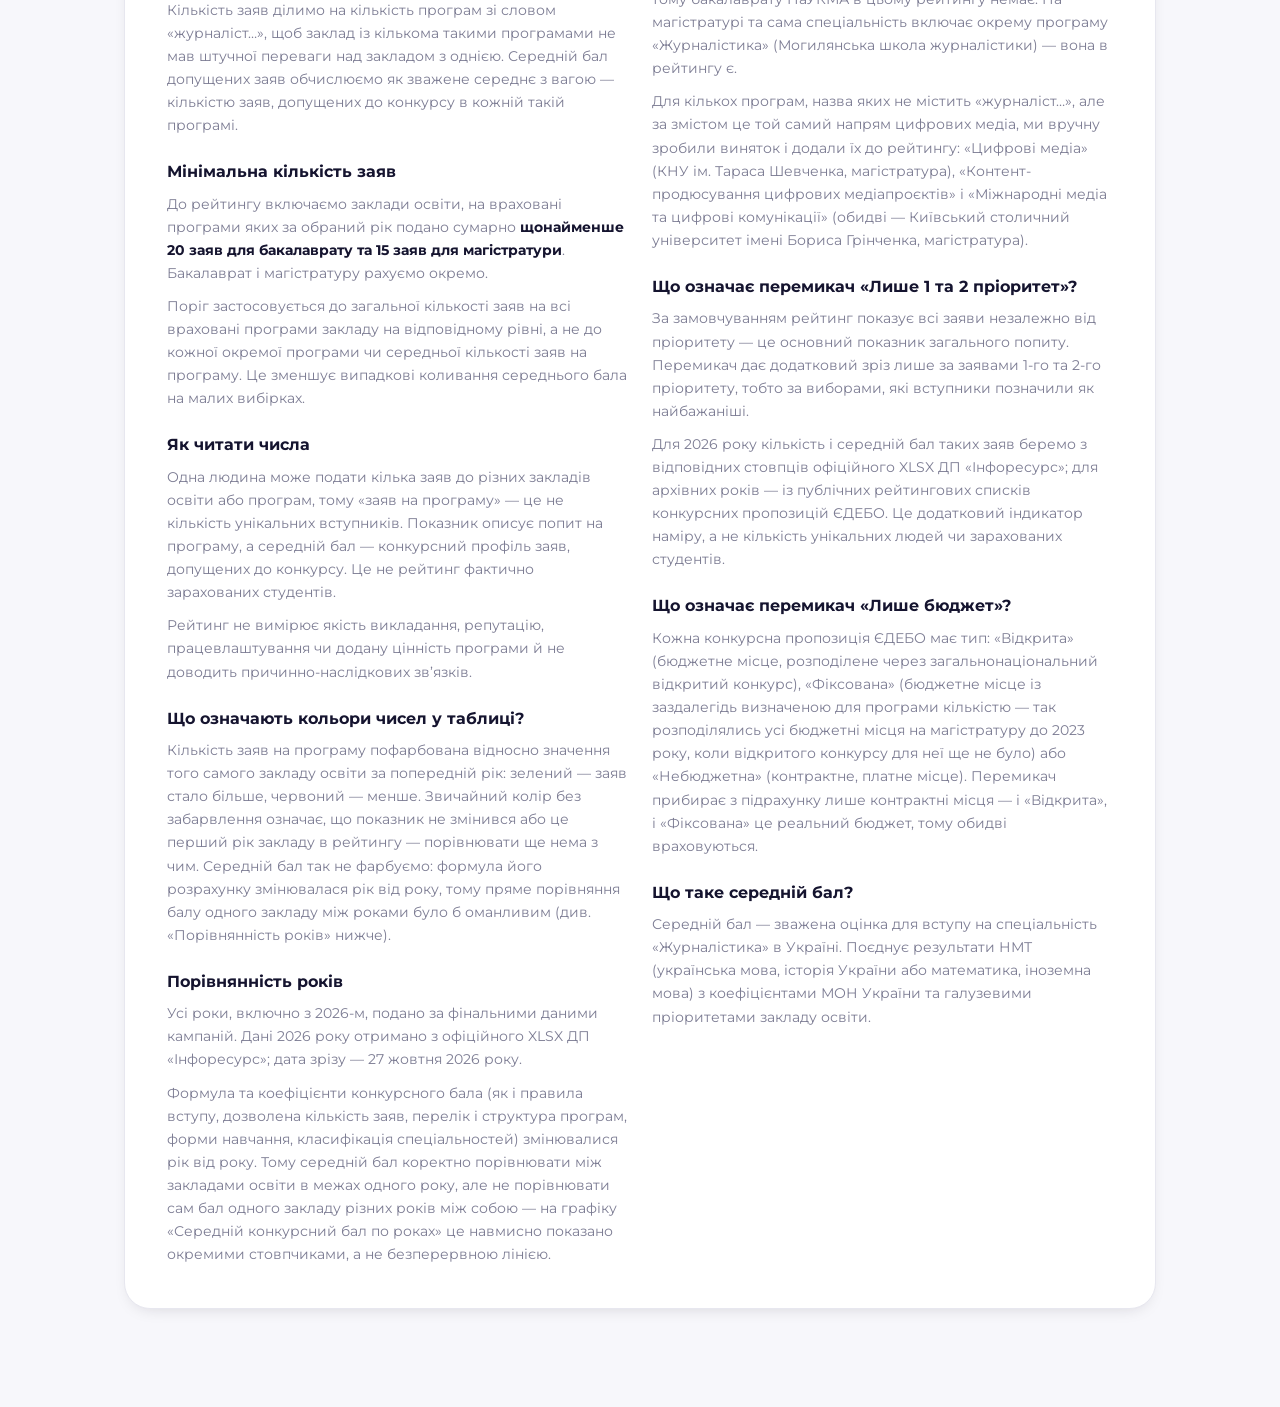
==== commit 470f0c37: "State minimum application thresholds explicitly in ranking methodology" ====
--- a/index.html
+++ b/index.html
@@ -155,7 +155,7 @@
 
 </main>
 
-<script src="js/i18n.js?v=20261002-paths"></script>
+<script src="js/i18n.js?v=20261114-methodology-minimum"></script>
 <script src="js/data.js?v=20261031-root"></script>
 <script src="js/app.js?v=20261114-year-select"></script>
 <script defer src="https://news.promedia.report/js/promedia-memorial-popup.js"></script>
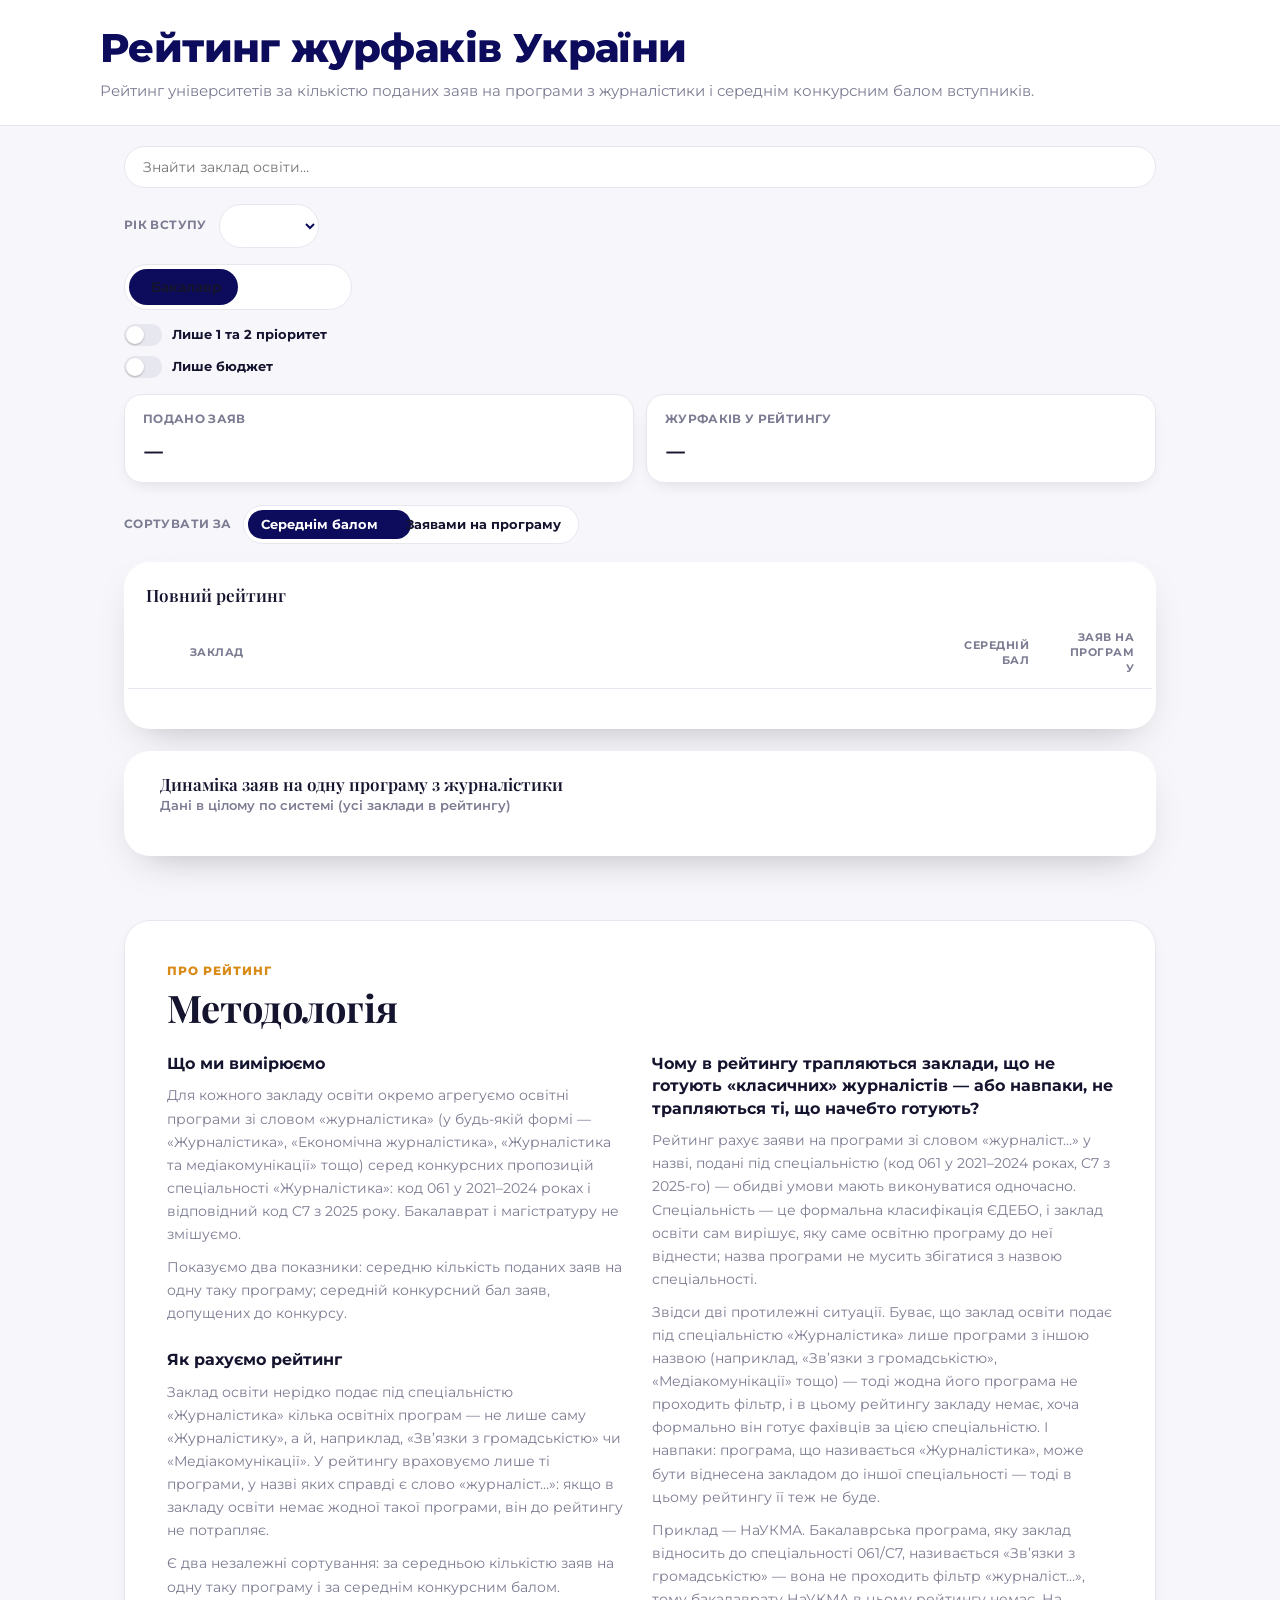
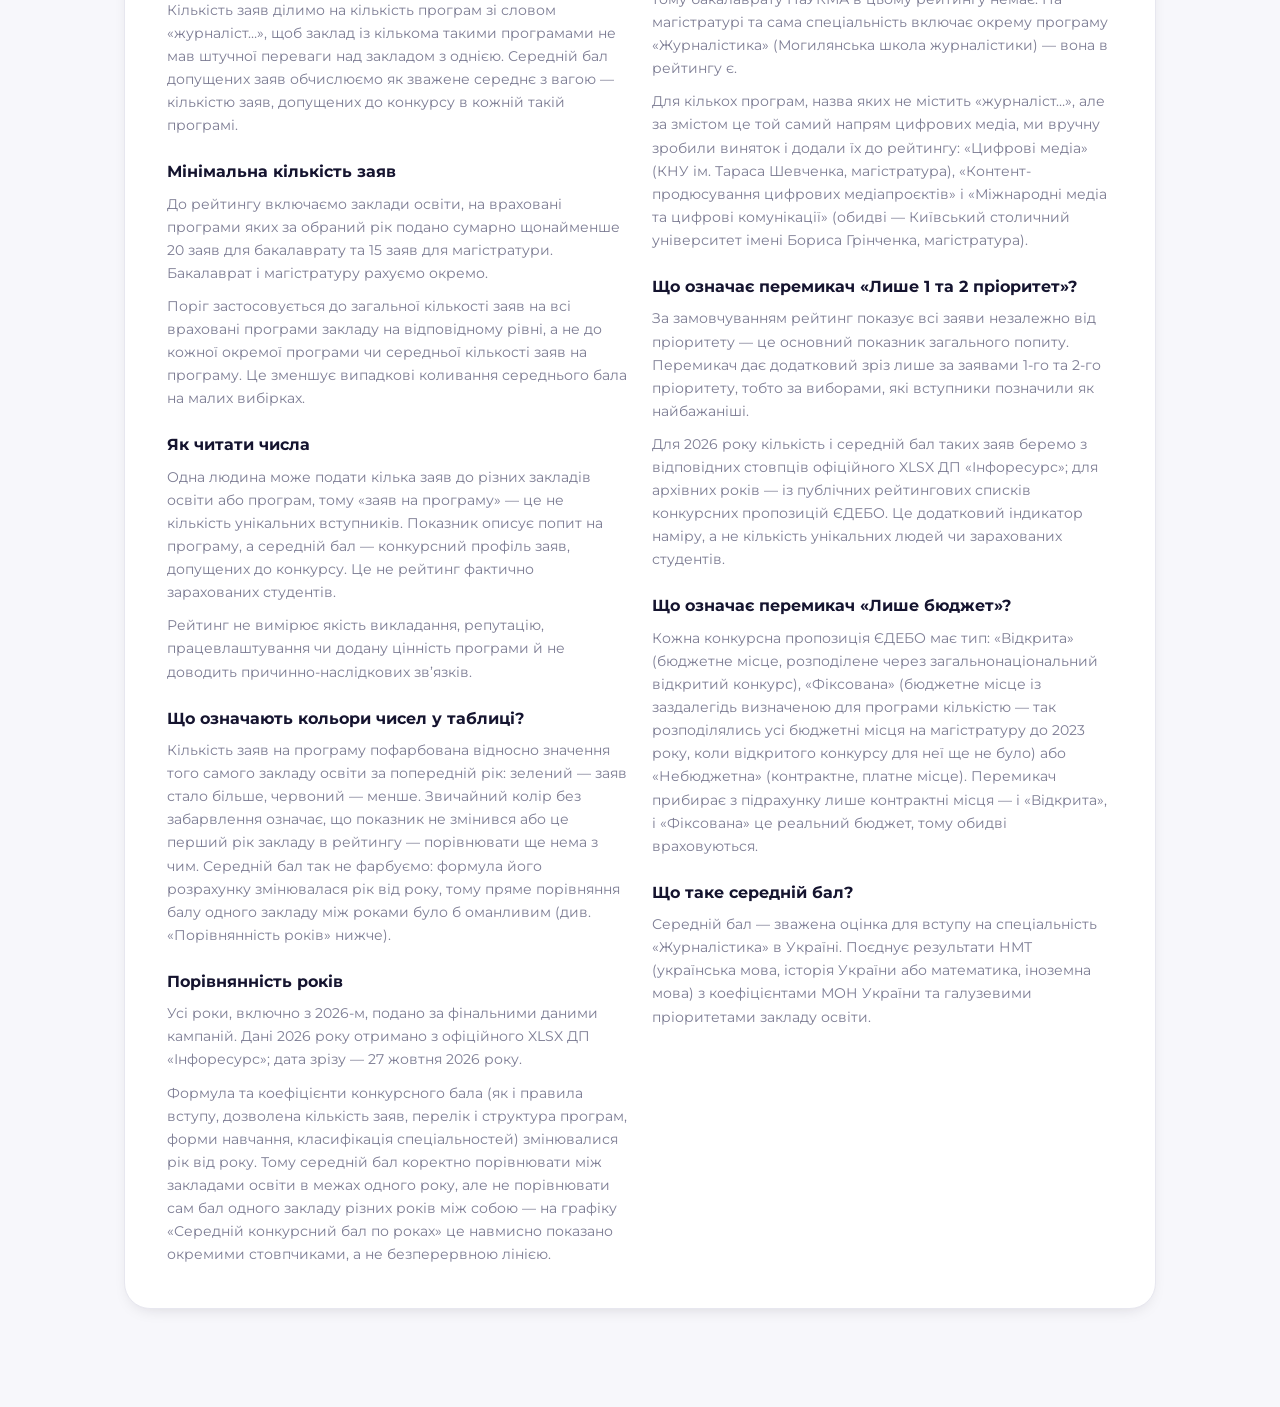
==== commit 03f48541: "Use regular text for methodology application thresholds" ====
--- a/index.html
+++ b/index.html
@@ -155,7 +155,7 @@
 
 </main>
 
-<script src="js/i18n.js?v=20261114-methodology-minimum"></script>
+<script src="js/i18n.js?v=20261114-methodology-plain"></script>
 <script src="js/data.js?v=20261031-root"></script>
 <script src="js/app.js?v=20261114-year-select"></script>
 <script defer src="https://news.promedia.report/js/promedia-memorial-popup.js"></script>
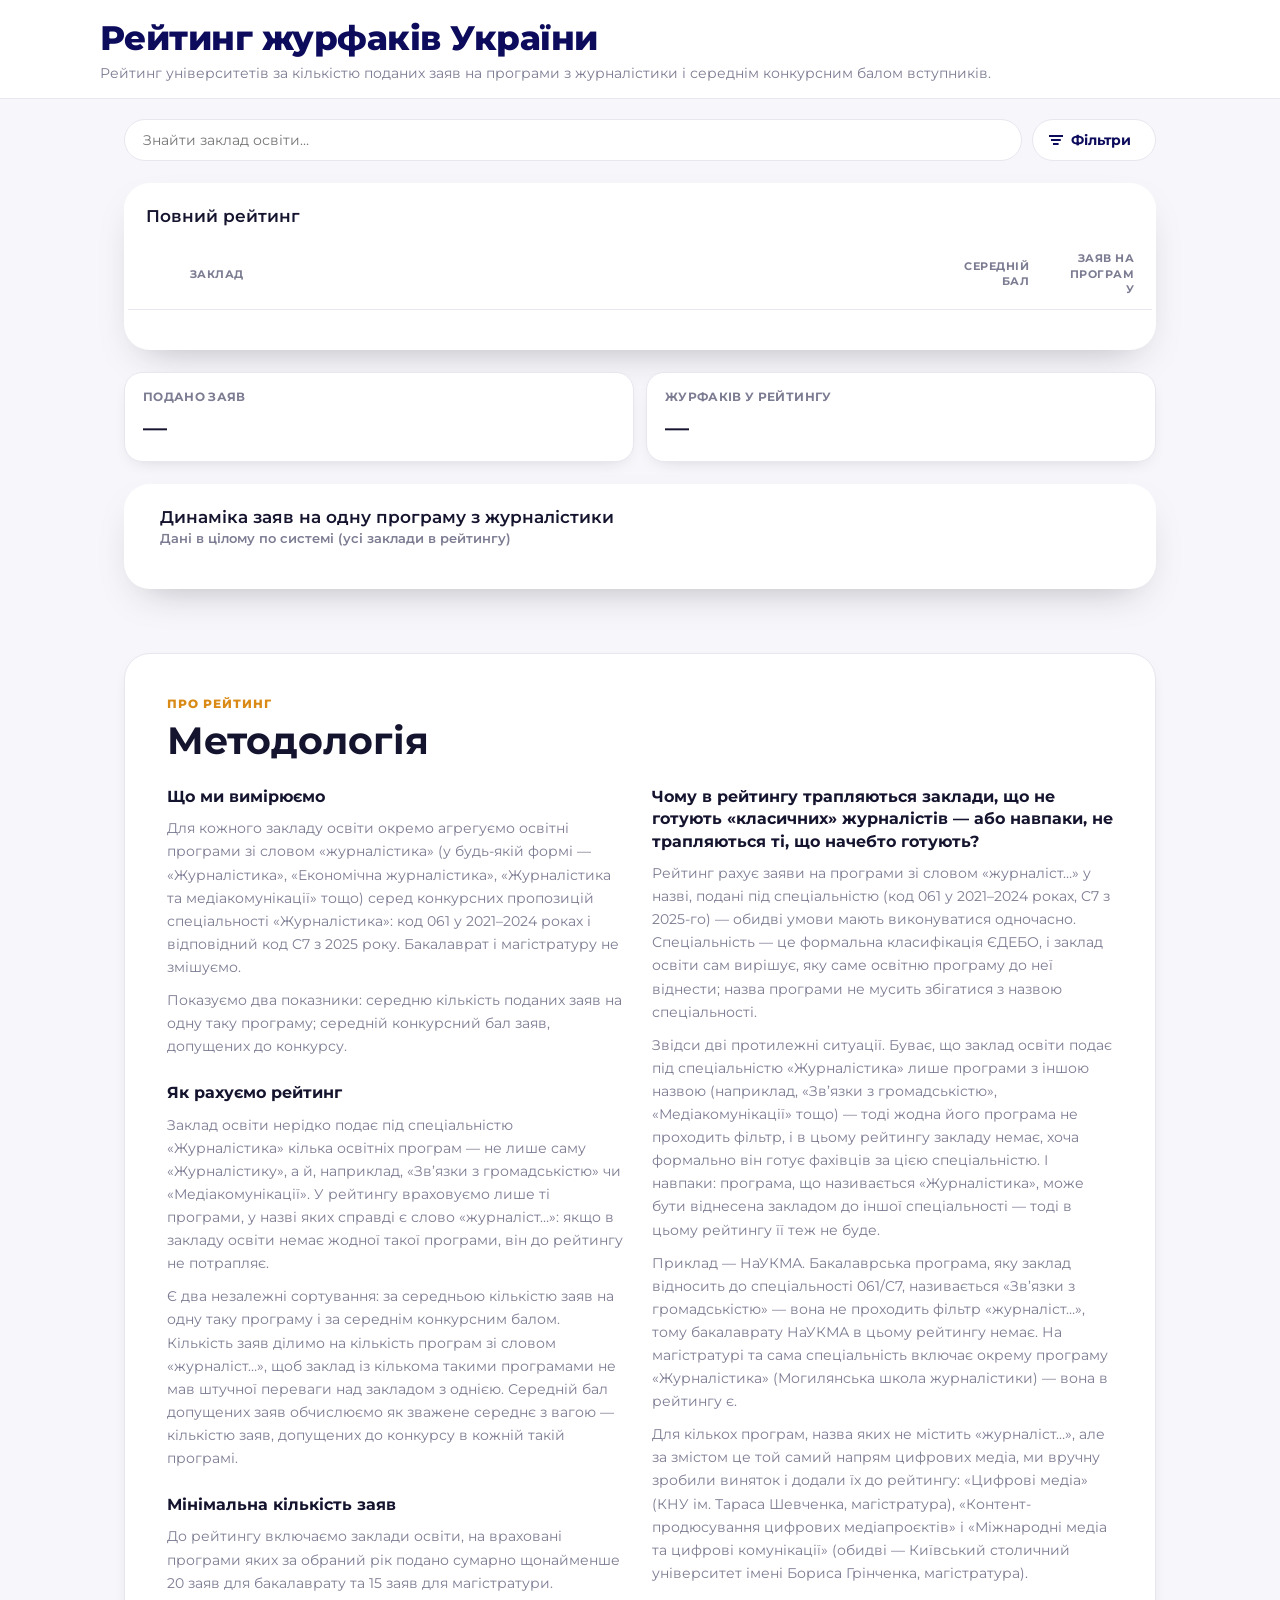
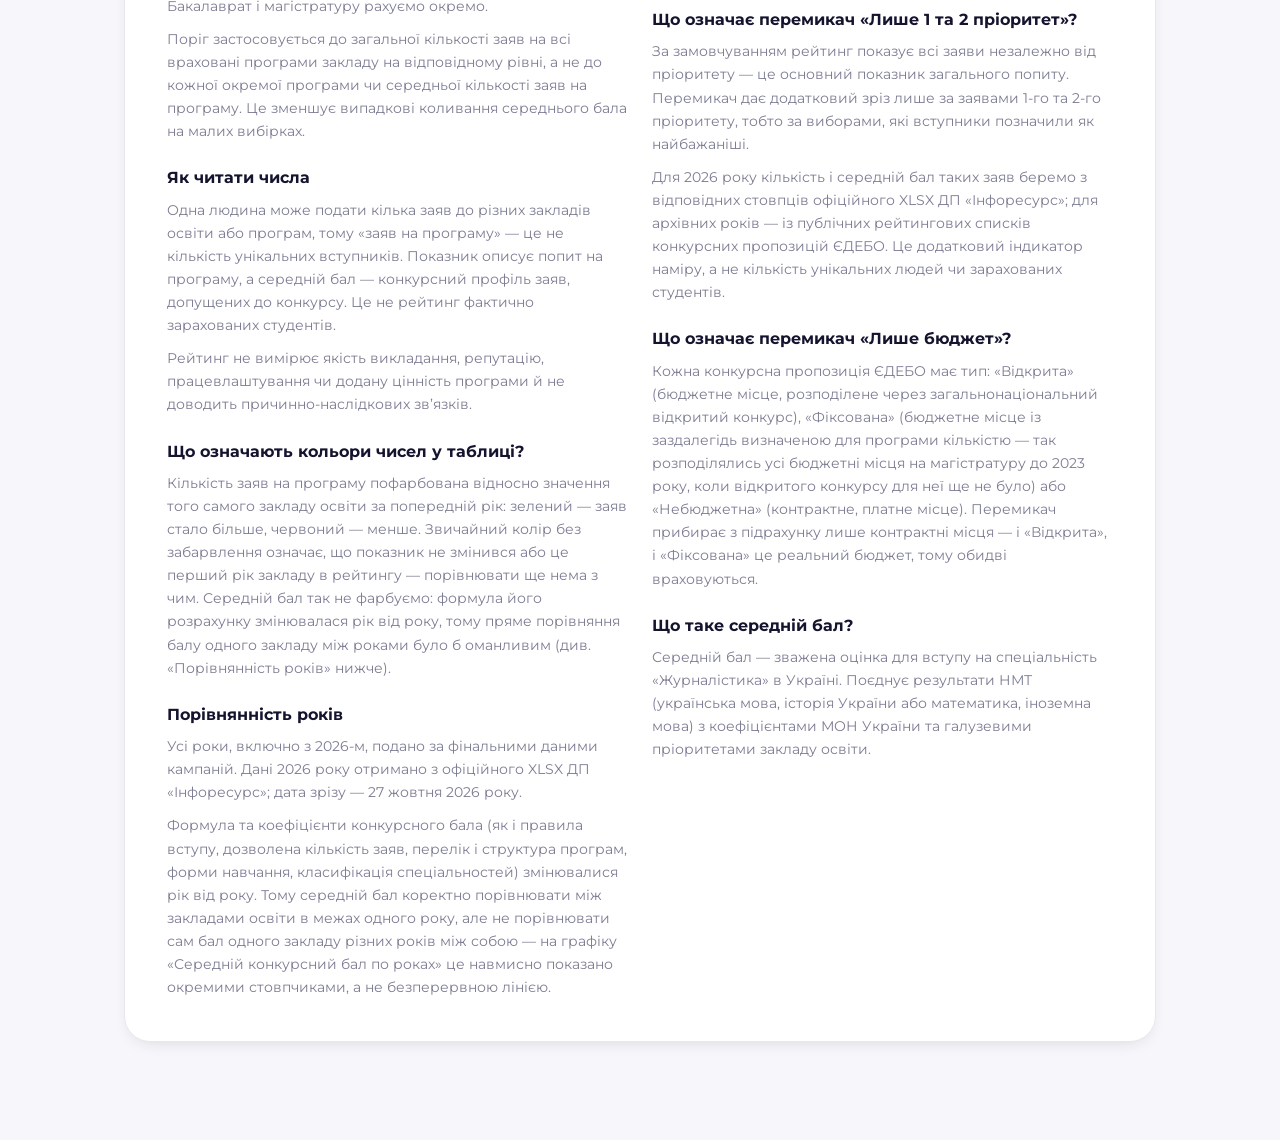
==== commit 0dd4ed2f: "Рейтинг: усі фільтри під кнопкою «Фільтри», рейтинг з першого екрана; Montserrat замість Playfair Co" ====
--- a/index.html
+++ b/index.html
@@ -45,61 +45,57 @@
   <div class="layout">
     <div class="layout-main">
 
-      <div class="search-row">
+      <div class="toolbar">
         <input type="text" id="uni-search" class="uni-search-input" list="uni-search-list" autocomplete="off" data-i18n-placeholder="search.placeholder" placeholder="Знайти заклад освіти…" />
         <datalist id="uni-search-list"></datalist>
+        <button type="button" class="filters-btn" id="filters-btn" aria-expanded="false" aria-controls="filters-panel">
+          <span class="filters-btn-label" data-i18n="filters.button">Фільтри</span>
+          <span class="filters-btn-summary" id="filters-summary"></span>
+        </button>
       </div>
 
-      <div class="year-row">
-        <label class="year-row-label" for="year-select" data-i18n="year.label">Рік вступу</label>
-        <select class="year-select" id="year-select"></select>
-      </div>
+      <div class="filters-panel" id="filters-panel" hidden>
+        <div class="year-row">
+          <label class="year-row-label" for="year-select" data-i18n="year.label">Рік вступу</label>
+          <select class="year-select" id="year-select"></select>
+        </div>
 
-      <div class="controls">
-        <div class="tabs-stack">
-          <div class="tabs" id="tabs" role="tablist">
-            <span class="tabs-indicator" id="tabs-indicator"></span>
-            <button class="pill" data-degree="bachelor" role="tab" aria-selected="false" data-i18n="degree.bachelor">Бакалавр</button>
-            <button class="pill active" data-degree="master" role="tab" aria-selected="true" data-i18n="degree.master">Магістр</button>
+        <div class="controls">
+          <div class="tabs-stack">
+            <div class="tabs" id="tabs" role="tablist">
+              <span class="tabs-indicator" id="tabs-indicator"></span>
+              <button class="pill" data-degree="bachelor" role="tab" aria-selected="false" data-i18n="degree.bachelor">Бакалавр</button>
+              <button class="pill active" data-degree="master" role="tab" aria-selected="true" data-i18n="degree.master">Магістр</button>
+            </div>
+          </div>
+          <div class="date-chips" id="date-chips"></div>
+        </div>
+
+        <div class="priority-row">
+          <label class="priority-toggle">
+            <input type="checkbox" id="priority-toggle-input" />
+            <span class="priority-toggle-track"><span class="priority-toggle-thumb"></span></span>
+            <span class="priority-toggle-label" data-i18n="filter.priorityOnly">Лише 1 та 2 пріоритет</span>
+          </label>
+          <label class="priority-toggle">
+            <input type="checkbox" id="budget-toggle-input" />
+            <span class="priority-toggle-track"><span class="priority-toggle-thumb"></span></span>
+            <span class="priority-toggle-label" data-i18n="filter.budgetOnly">Лише бюджет</span>
+          </label>
+        </div>
+
+        <div class="sort-row">
+          <span class="sort-row-label" data-i18n="sort.label">Сортувати за</span>
+          <div class="tabs tabs-sm" id="sort-tabs" role="tablist">
+            <span class="tabs-indicator" id="sort-tabs-indicator"></span>
+            <button class="pill active" data-sort="score" role="tab" aria-selected="true" data-i18n="sort.score">Балом</button>
+            <button class="pill" data-sort="applications" role="tab" aria-selected="false" data-i18n="sort.applications">Заявами</button>
           </div>
         </div>
-        <div class="date-chips" id="date-chips"></div>
-      </div>
 
-      <div class="priority-row">
-        <label class="priority-toggle">
-          <input type="checkbox" id="priority-toggle-input" />
-          <span class="priority-toggle-track"><span class="priority-toggle-thumb"></span></span>
-          <span class="priority-toggle-label" data-i18n="filter.priorityOnly">Лише 1 та 2 пріоритет</span>
-        </label>
-        <label class="priority-toggle">
-          <input type="checkbox" id="budget-toggle-input" />
-          <span class="priority-toggle-track"><span class="priority-toggle-thumb"></span></span>
-          <span class="priority-toggle-label" data-i18n="filter.budgetOnly">Лише бюджет</span>
-        </label>
-      </div>
-
-      <div class="stats-row" id="stats-row">
-        <div class="stat-tile" id="stat-bachelor">
-          <div class="stat-label" data-i18n="stats.submitted">Подано заяв</div>
-          <div class="stat-value" id="stat-submitted">—</div>
-        </div>
-        <div class="stat-tile">
-          <div class="stat-label" data-i18n="stats.count">Журфаків у рейтингу</div>
-          <div class="stat-value" id="stat-count">—</div>
-        </div>
       </div>
 
       <p class="caption" id="caption"></p>
-
-      <div class="sort-row">
-        <span class="sort-row-label" data-i18n="sort.label">Сортувати за</span>
-        <div class="tabs tabs-sm" id="sort-tabs" role="tablist">
-          <span class="tabs-indicator" id="sort-tabs-indicator"></span>
-          <button class="pill active" data-sort="score" role="tab" aria-selected="true" data-i18n="sort.score">Балом</button>
-          <button class="pill" data-sort="applications" role="tab" aria-selected="false" data-i18n="sort.applications">Заявами</button>
-        </div>
-      </div>
 
       <div class="card">
         <div class="card-head">
@@ -126,6 +122,17 @@
           <tbody id="rank-body"></tbody>
         </table>
         <button class="show-all" id="show-all"></button>
+      </div>
+
+      <div class="stats-row" id="stats-row">
+        <div class="stat-tile" id="stat-bachelor">
+          <div class="stat-label" data-i18n="stats.submitted">Подано заяв</div>
+          <div class="stat-value" id="stat-submitted">—</div>
+        </div>
+        <div class="stat-tile">
+          <div class="stat-label" data-i18n="stats.count">Журфаків у рейтингу</div>
+          <div class="stat-value" id="stat-count">—</div>
+        </div>
       </div>
 
       <div class="card chart-card">
--- a/css/style.css
+++ b/css/style.css
@@ -1,4 +1,4 @@
-@import url("https://fonts.googleapis.com/css2?family=Montserrat:ital,wght@0,400;0,500;0,600;0,700;0,800;1,400&family=Playfair+Display:ital,wght@0,500;0,600;0,700;0,900;1,600&display=swap");
+@import url("https://fonts.googleapis.com/css2?family=Montserrat:ital,wght@0,400;0,500;0,600;0,700;0,800;1,400&display=swap");
 
 :root {
   --ink: #0d0c5c;
@@ -25,7 +25,7 @@
   --radius-pill: 999px;
   --shadow: 0 16px 40px -20px rgba(23, 19, 33, 0.35);
   --shadow-sm: 0 6px 18px -10px rgba(23, 19, 33, 0.22);
-  --serif: "Playfair Display", Georgia, serif;
+  --serif: "Montserrat", system-ui, -apple-system, "Segoe UI", sans-serif; /* єдиний шрифт мережі ProMedia */
   --sans: "Montserrat", system-ui, -apple-system, "Segoe UI", sans-serif;
 }
 
@@ -1091,3 +1091,27 @@
   .network-nav { padding-inline: 16px; gap: 6px 15px; }
   .network-footer { gap: 8px 14px; }
 }
+
+/* ---------- фільтри під однією кнопкою (19.11.2026) ---------- */
+.hero { padding: 20px 24px 14px; }
+.hero h1 { font-size: clamp(24px, 3.4vw, 34px); margin-bottom: 6px; }
+.lede { font-size: 14px; }
+.toolbar { display: flex; gap: 10px; align-items: stretch; margin-bottom: 14px; }
+.toolbar .uni-search-input { flex: 1 1 auto; min-width: 0; }
+.filters-btn {
+  flex: none; display: inline-flex; align-items: center; gap: 8px;
+  font-family: inherit; font-size: 14px; font-weight: 700; color: var(--ink);
+  background: var(--card); border: 1.5px solid var(--border); border-radius: var(--radius-pill);
+  padding: 9px 16px; cursor: pointer;
+}
+.filters-btn::before { content: ""; width: 14px; height: 10px; flex: none;
+  background: linear-gradient(currentColor 0 0) 0 0/100% 2px no-repeat, linear-gradient(currentColor 0 0) 50% 50%/70% 2px no-repeat, linear-gradient(currentColor 0 0) 50% 100%/40% 2px no-repeat; }
+.filters-btn:hover, .filters-btn.is-open { border-color: var(--ink); }
+.filters-btn-summary { font-weight: 500; color: var(--muted); font-size: 13px; }
+.filters-panel { background: var(--card); border: 1px solid var(--border); border-radius: 12px; padding: 16px; margin-bottom: 16px; }
+.filters-panel > :last-child { margin-bottom: 0; }
+.stats-row { margin-top: 20px; }
+@media (max-width: 480px) {
+  .filters-btn-summary { display: none; }
+  .filters-btn { padding: 9px 14px; }
+}
